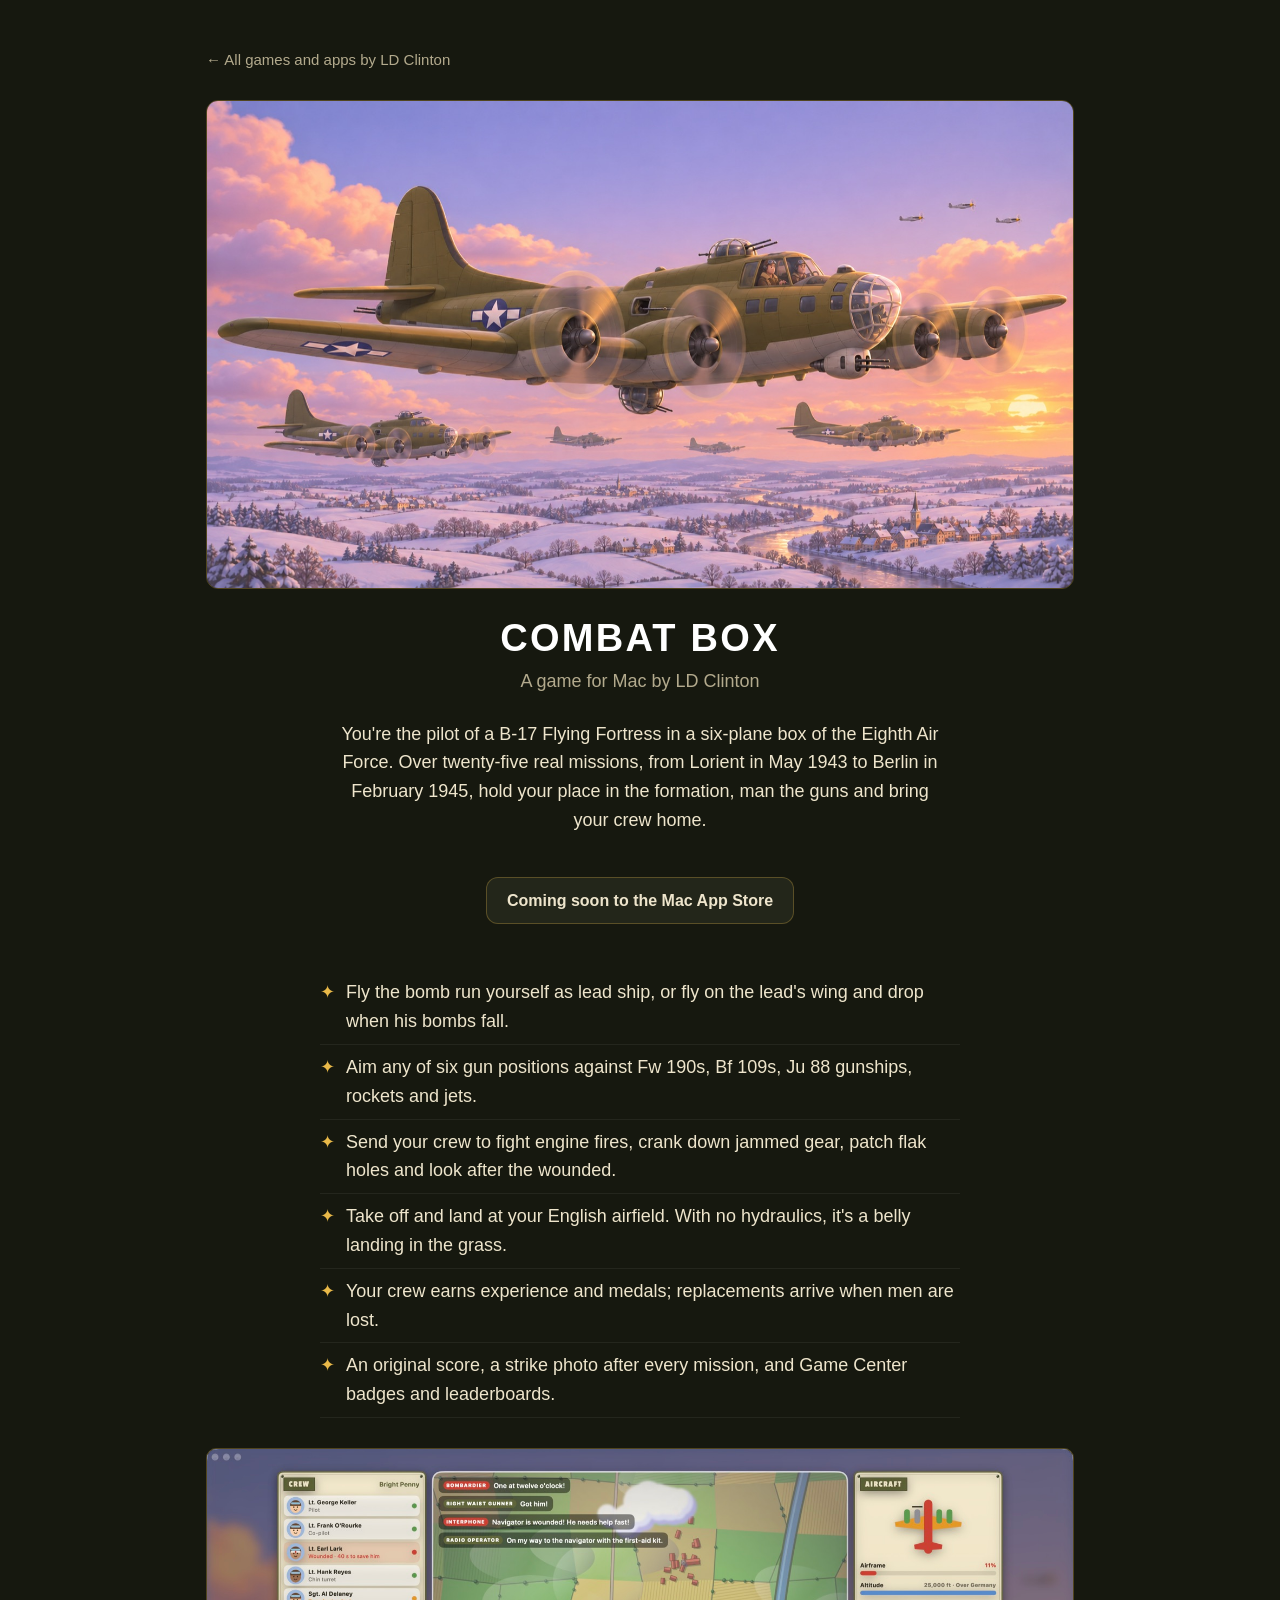
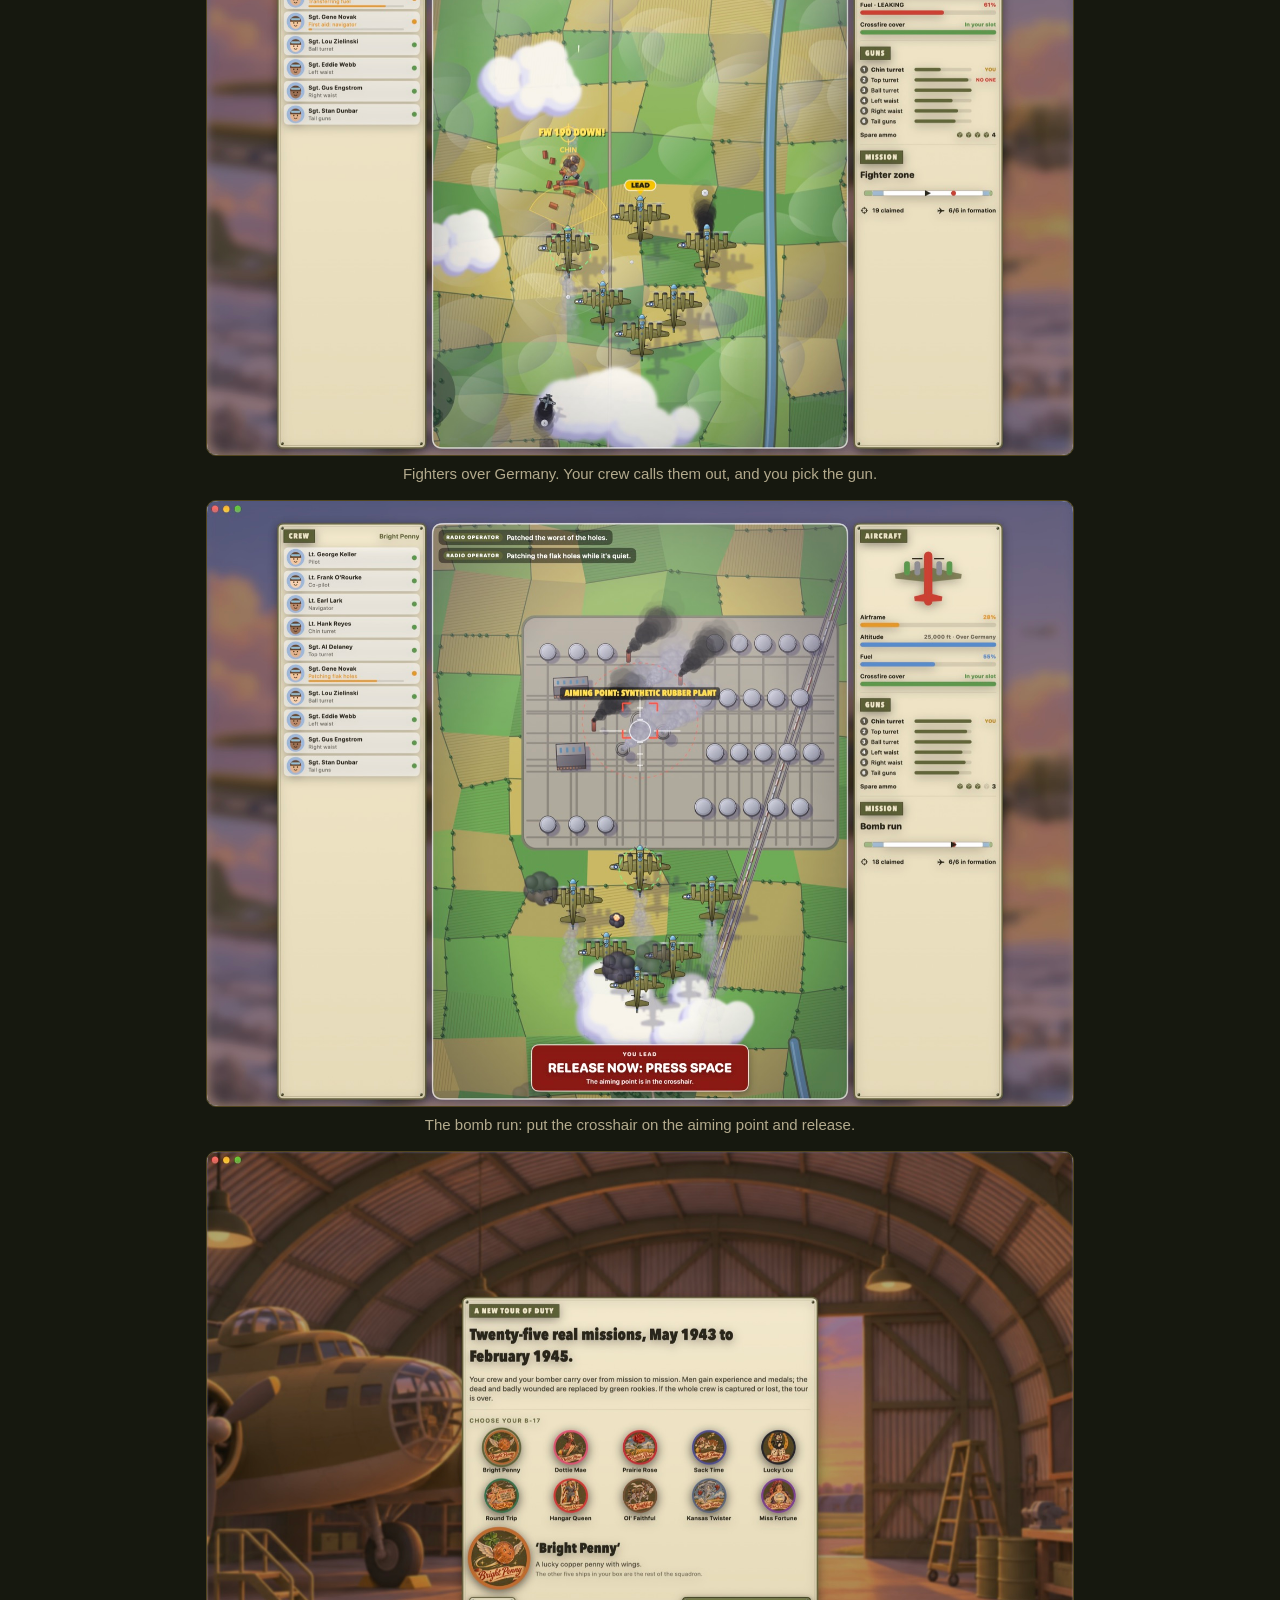
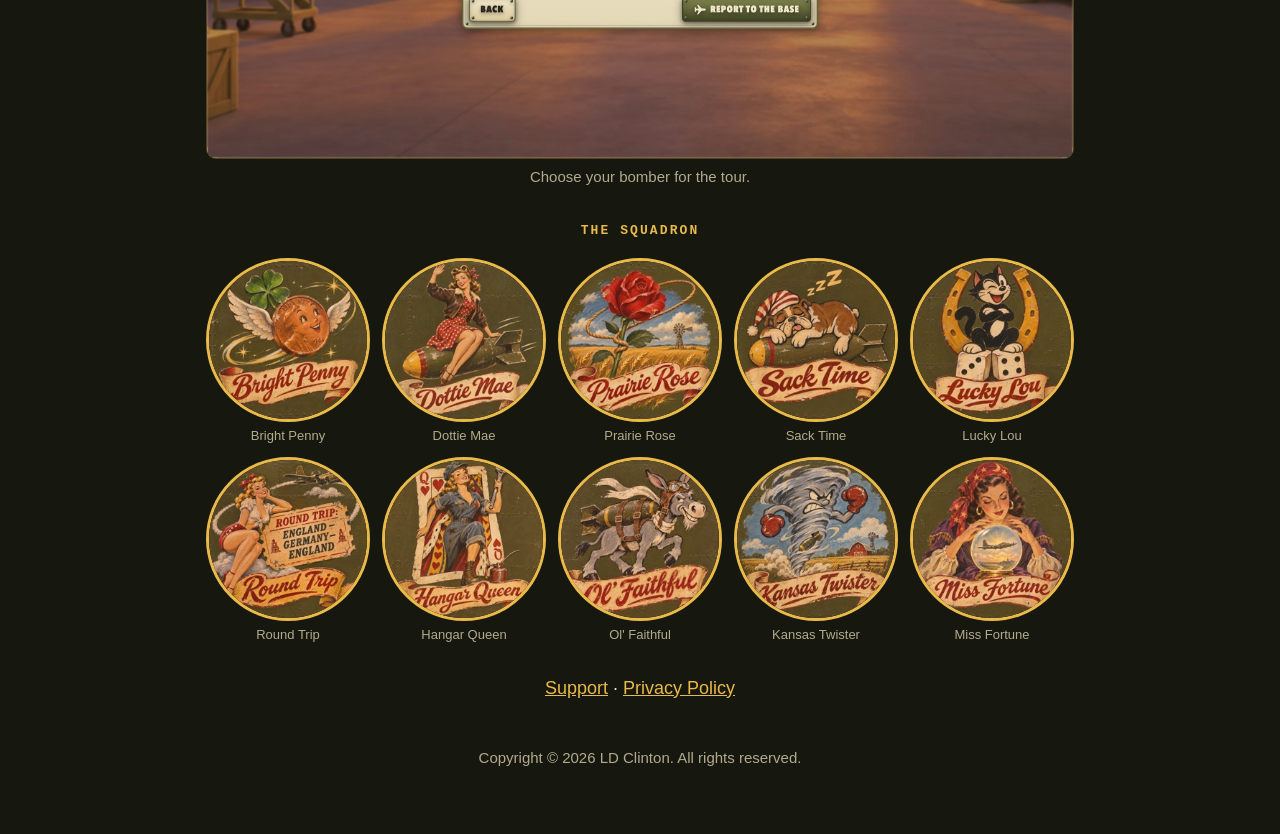
==== index.html @ 714d5989 "Combat Box landing, support and privacy pages" ====
<!doctype html>
<html lang="en">
<head>
<meta charset="utf-8">
<meta name="viewport" content="width=device-width, initial-scale=1">
<title>Combat Box</title>
<meta name="description" content="A B-17 bomber game for Mac. Twenty-five real missions with the Eighth Air Force, May 1943 to February 1945.">
<link rel="stylesheet" href="style.css">
</head>
<body>
<main class="wide">
  <a class="home" href="https://lazlaru.github.io/">← All games and apps by LD Clinton</a>
  <img class="hero" src="img/key-art.jpg" alt="A formation of B-17 bombers above the clouds at sunset" width="1600" height="900">
  <h1>Combat Box</h1>
  <p class="meta">A game for Mac by LD Clinton</p>
  <p class="lede">You're the pilot of a B-17 Flying Fortress in a six-plane box of the Eighth Air Force. Over twenty-five real missions, from Lorient in May 1943 to Berlin in February 1945, hold your place in the formation, man the guns and bring your crew home.</p>
  <p class="soon">Coming soon to the Mac App Store</p>

  <ul class="facts">
    <li>Fly the bomb run yourself as lead ship, or fly on the lead's wing and drop when his bombs fall.</li>
    <li>Aim any of six gun positions against Fw 190s, Bf 109s, Ju 88 gunships, rockets and jets.</li>
    <li>Send your crew to fight engine fires, crank down jammed gear, patch flak holes and look after the wounded.</li>
    <li>Take off and land at your English airfield. With no hydraulics, it's a belly landing in the grass.</li>
    <li>Your crew earns experience and medals; replacements arrive when men are lost.</li>
    <li>An original score, a strike photo after every mission, and Game Center badges and leaderboards.</li>
  </ul>

  <div class="shots">
    <figure><img src="img/1-combat.jpg" alt="The formation under fighter attack over German farmland, with the crew list and the bomber's damage panel on either side" loading="lazy"><figcaption>Fighters over Germany. Your crew calls them out, and you pick the gun.</figcaption></figure>
    <figure><img src="img/2-bomb-run.jpg" alt="The bomb run over a synthetic rubber plant, with the crosshair on the aiming point and a red Release Now banner" loading="lazy"><figcaption>The bomb run: put the crosshair on the aiming point and release.</figcaption></figure>
    <figure><img src="img/3-choose.jpg" alt="Choosing one of ten B-17s, each with its own nose art, in the hangar" loading="lazy"><figcaption>Choose your bomber for the tour.</figcaption></figure>
  </div>

  <h2>The squadron</h2>
  <div class="noseart">
    <figure><img src="img/noseart/noseart-bright-penny.jpg" alt="" loading="lazy"><figcaption>Bright Penny</figcaption></figure>
    <figure><img src="img/noseart/noseart-dottie-mae.jpg" alt="" loading="lazy"><figcaption>Dottie Mae</figcaption></figure>
    <figure><img src="img/noseart/noseart-prairie-rose.jpg" alt="" loading="lazy"><figcaption>Prairie Rose</figcaption></figure>
    <figure><img src="img/noseart/noseart-sack-time.jpg" alt="" loading="lazy"><figcaption>Sack Time</figcaption></figure>
    <figure><img src="img/noseart/noseart-lucky-lou.jpg" alt="" loading="lazy"><figcaption>Lucky Lou</figcaption></figure>
    <figure><img src="img/noseart/noseart-round-trip.jpg" alt="" loading="lazy"><figcaption>Round Trip</figcaption></figure>
    <figure><img src="img/noseart/noseart-hangar-queen.jpg" alt="" loading="lazy"><figcaption>Hangar Queen</figcaption></figure>
    <figure><img src="img/noseart/noseart-ol-faithful.jpg" alt="" loading="lazy"><figcaption>Ol' Faithful</figcaption></figure>
    <figure><img src="img/noseart/noseart-kansas-twister.jpg" alt="" loading="lazy"><figcaption>Kansas Twister</figcaption></figure>
    <figure><img src="img/noseart/noseart-miss-fortune.jpg" alt="" loading="lazy"><figcaption>Miss Fortune</figcaption></figure>
  </div>

  <p><a href="support.html">Support</a> · <a href="privacy.html">Privacy Policy</a></p>
  <footer>Copyright © 2026 LD Clinton. All rights reserved.</footer>
</main>
</body>
</html>
---- style.css ----
:root { color-scheme: dark; --bg: #16180f; --panel: #23261a; --fg: #eee5cc; --muted: #b3aa8d; --accent: #e9b949; --line: rgba(233, 185, 73, .28); }
* { box-sizing: border-box; }
body { margin: 0; background: var(--bg); color: var(--fg); font: 400 18px/1.6 -apple-system, BlinkMacSystemFont, "Helvetica Neue", Arial, sans-serif; }
main { max-width: 680px; margin: 0 auto; padding: 48px max(16px, env(safe-area-inset-right)) 64px max(16px, env(safe-area-inset-left)); }
h1 { font-weight: 800; font-size: 38px; line-height: 1.15; letter-spacing: .06em; text-transform: uppercase; color: #fff; margin: 0 0 6px; }
h2 { font: 700 13px/1.3 ui-monospace, Menlo, monospace; letter-spacing: .16em; text-transform: uppercase; color: var(--accent); margin: 34px 0 6px; }
.meta { color: var(--muted); margin: 0 0 24px; }
a { color: var(--accent); }
kbd { font: 600 13px ui-monospace, Menlo, monospace; border: 1px solid var(--line); border-radius: 5px; padding: 1px 7px; background: rgba(255, 255, 255, .06); white-space: nowrap; }
dt { font-weight: 650; color: #fff; margin-top: 14px; }
dd { margin: 2px 0 0; }
footer { margin-top: 44px; color: var(--muted); font-size: 15px; }
.home { display: block; width: fit-content; margin: 0 0 28px; font-size: 15px; color: var(--muted); text-decoration: none; }
.home:hover, .home:focus-visible { color: var(--accent); text-decoration: underline; }

/* Landing page */
main.wide { max-width: 900px; text-align: center; }
.hero { display: block; width: 100%; height: auto; border-radius: 12px; margin: 0 0 28px; border: 1px solid var(--line); }
p.lede { max-width: 600px; margin: 0 auto 26px; }
.soon { display: inline-block; padding: 10px 20px; border-radius: 12px; border: 1px solid var(--line); background: var(--panel); color: var(--fg); font-weight: 600; font-size: 16px; }
.facts { list-style: none; padding: 0; margin: 30px auto; max-width: 640px; text-align: left; }
.facts li { padding: 8px 0 8px 26px; position: relative; border-bottom: 1px solid rgba(255, 255, 255, .06); }
.facts li::before { content: "✦"; position: absolute; left: 0; color: var(--accent); }
.shots { display: grid; grid-template-columns: 1fr; gap: 14px; margin: 28px 0; }
.shots figure { margin: 0; }
.shots img { width: 100%; height: auto; display: block; border-radius: 10px; border: 1px solid var(--line); }
.shots figcaption { color: var(--muted); font-size: 15px; margin-top: 6px; }
.noseart { display: grid; grid-template-columns: repeat(5, minmax(0, 1fr)); gap: 12px; margin: 18px 0 30px; }
.noseart figure { margin: 0; }
.noseart img { width: 100%; height: auto; aspect-ratio: 1; object-fit: cover; border-radius: 50%; border: 3px solid var(--accent); display: block; }
.noseart figcaption { font-size: 13px; color: var(--muted); margin-top: 6px; line-height: 1.3; }
@media (max-width: 560px) {
  h1 { font-size: 30px; }
  .noseart { grid-template-columns: repeat(3, minmax(0, 1fr)); }
}
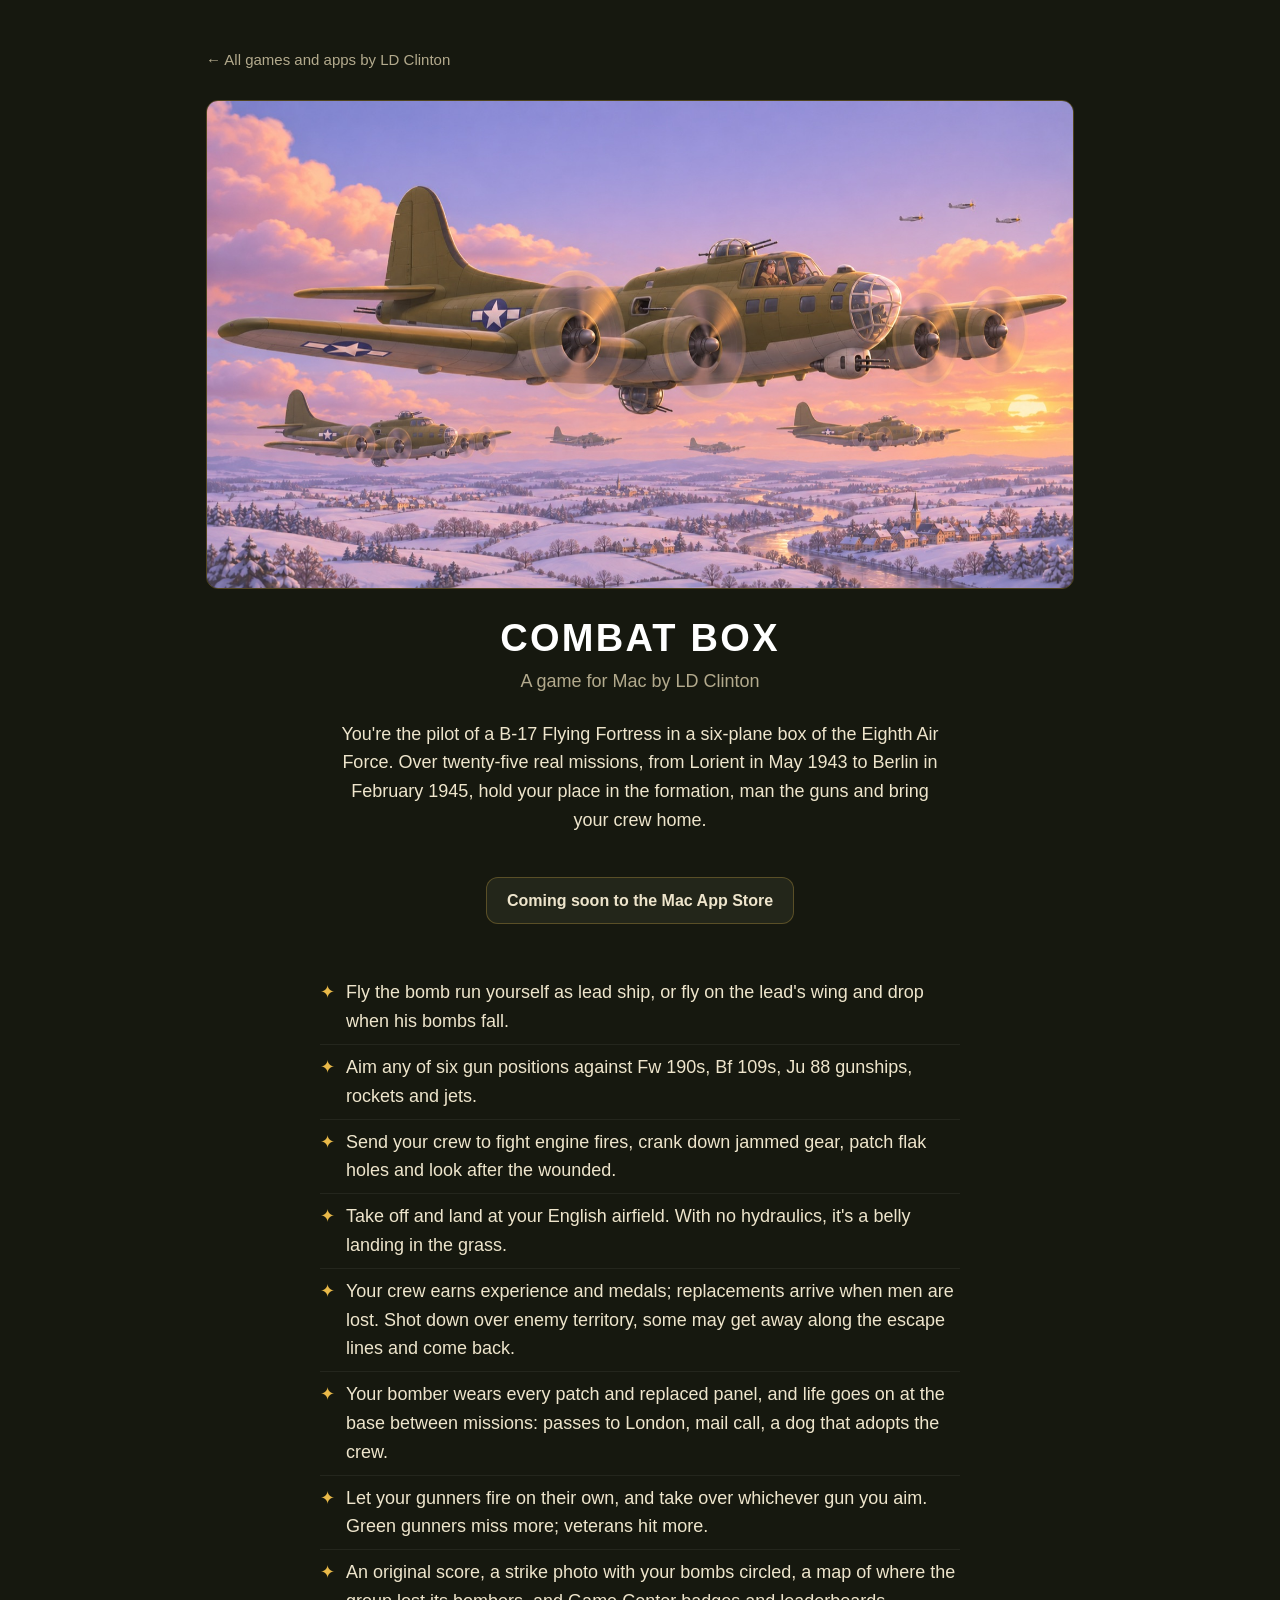
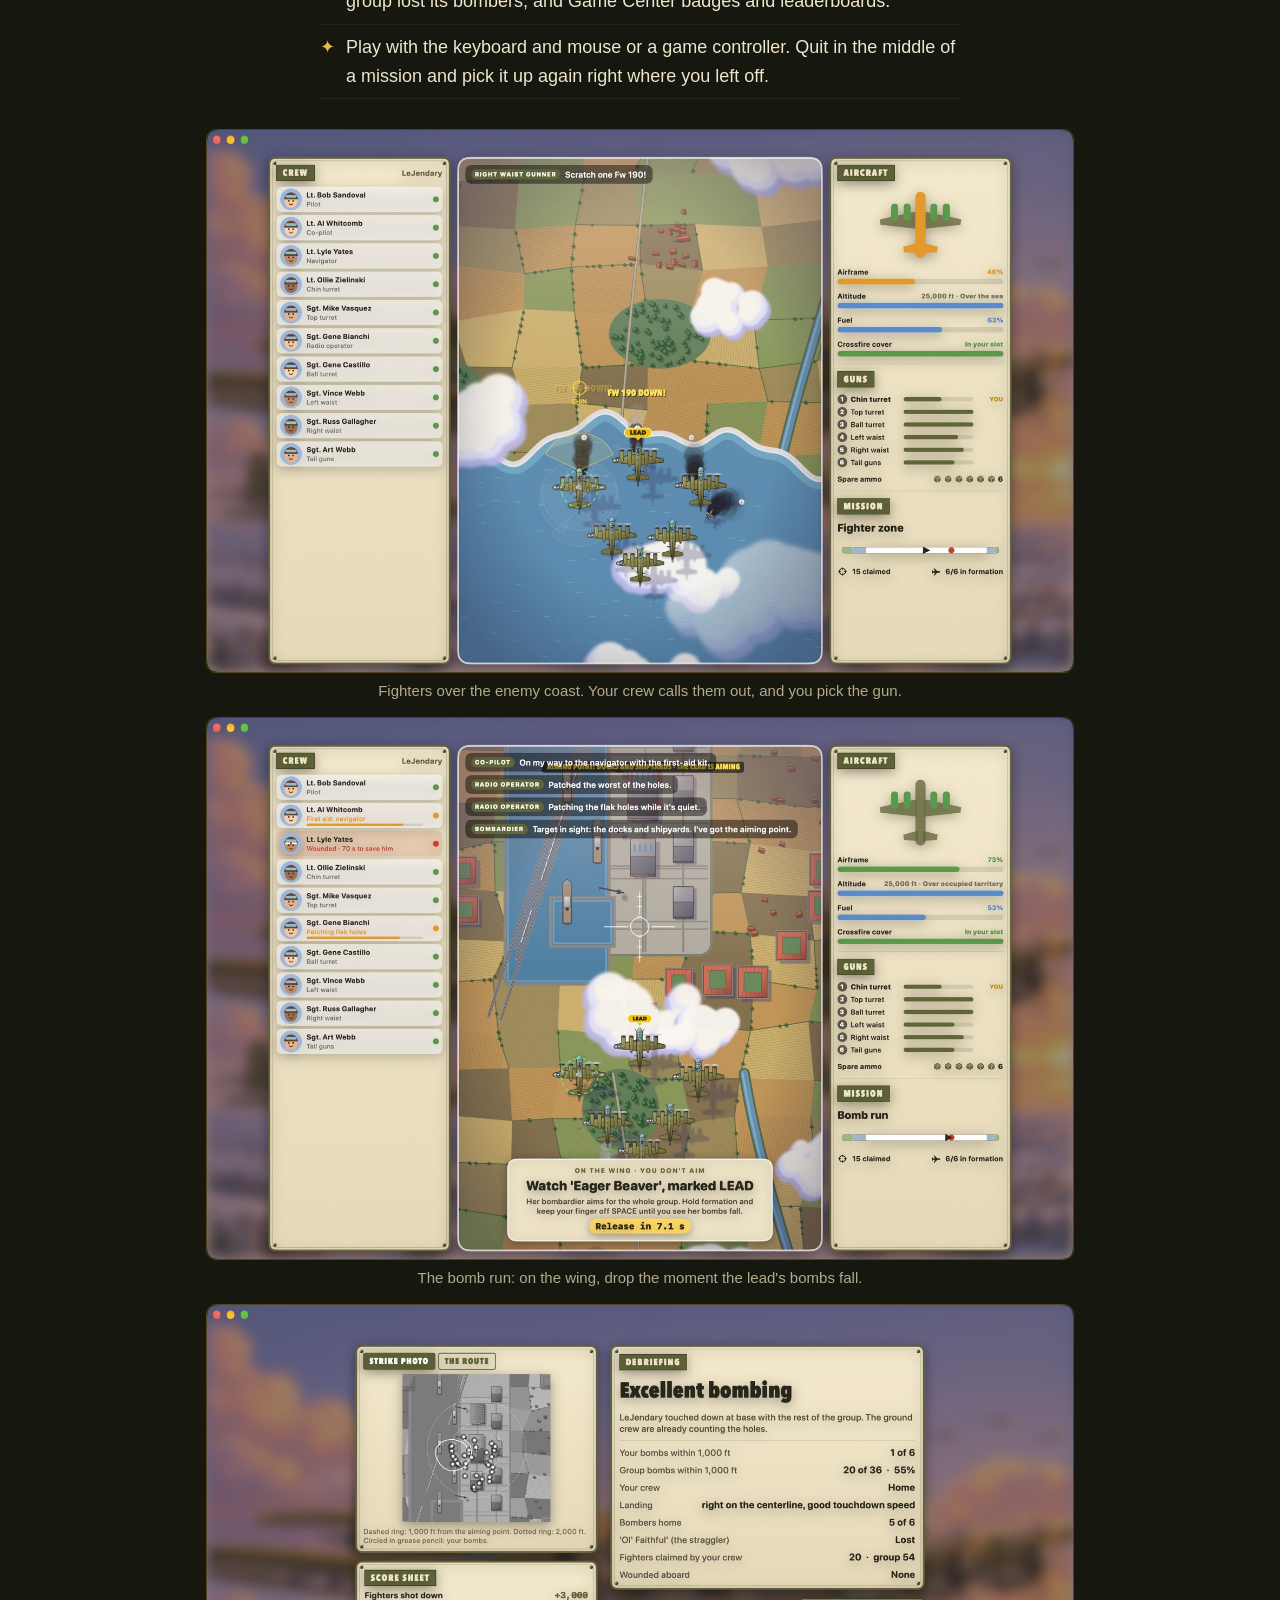
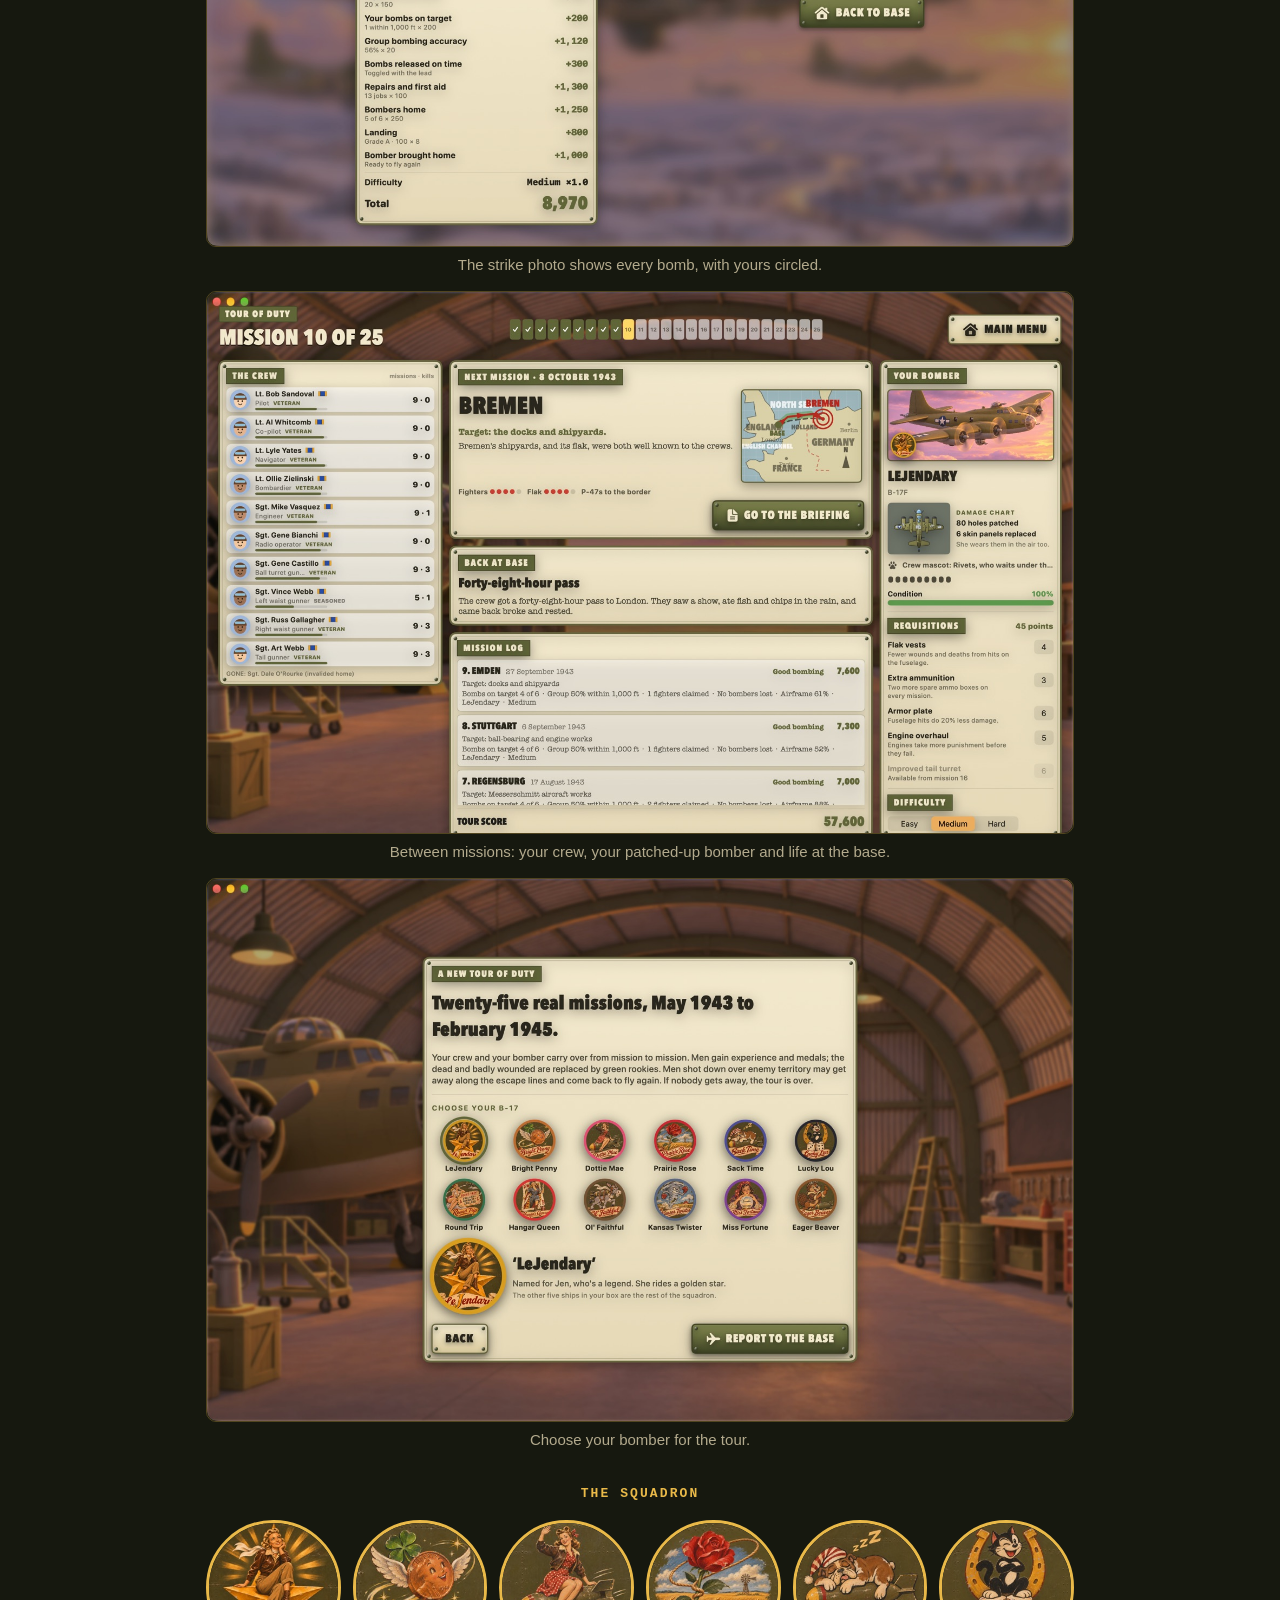
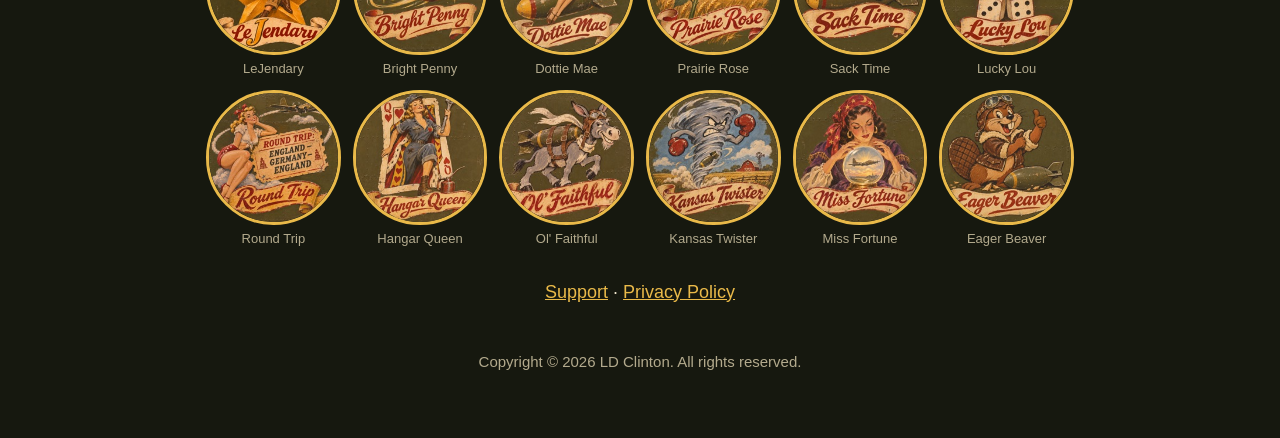
==== commit 11b2245e: "New features, screenshots and the full twelve-bomber squadron Features list adds gunners on their ow" ====
--- a/index.html
+++ b/index.html
@@ -21,18 +21,24 @@
     <li>Aim any of six gun positions against Fw 190s, Bf 109s, Ju 88 gunships, rockets and jets.</li>
     <li>Send your crew to fight engine fires, crank down jammed gear, patch flak holes and look after the wounded.</li>
     <li>Take off and land at your English airfield. With no hydraulics, it's a belly landing in the grass.</li>
-    <li>Your crew earns experience and medals; replacements arrive when men are lost.</li>
-    <li>An original score, a strike photo after every mission, and Game Center badges and leaderboards.</li>
+    <li>Your crew earns experience and medals; replacements arrive when men are lost. Shot down over enemy territory, some may get away along the escape lines and come back.</li>
+    <li>Your bomber wears every patch and replaced panel, and life goes on at the base between missions: passes to London, mail call, a dog that adopts the crew.</li>
+    <li>Let your gunners fire on their own, and take over whichever gun you aim. Green gunners miss more; veterans hit more.</li>
+    <li>An original score, a strike photo with your bombs circled, a map of where the group lost its bombers, and Game Center badges and leaderboards.</li>
+    <li>Play with the keyboard and mouse or a game controller. Quit in the middle of a mission and pick it up again right where you left off.</li>
   </ul>
 
   <div class="shots">
-    <figure><img src="img/1-combat.jpg" alt="The formation under fighter attack over German farmland, with the crew list and the bomber's damage panel on either side" loading="lazy"><figcaption>Fighters over Germany. Your crew calls them out, and you pick the gun.</figcaption></figure>
-    <figure><img src="img/2-bomb-run.jpg" alt="The bomb run over a synthetic rubber plant, with the crosshair on the aiming point and a red Release Now banner" loading="lazy"><figcaption>The bomb run: put the crosshair on the aiming point and release.</figcaption></figure>
-    <figure><img src="img/3-choose.jpg" alt="Choosing one of ten B-17s, each with its own nose art, in the hangar" loading="lazy"><figcaption>Choose your bomber for the tour.</figcaption></figure>
+    <figure><img src="img/1-combat.jpg" alt="The formation crossing the enemy coast as a shot-down Fw 190 trails smoke, with the crew list and the bomber's damage panel on either side" loading="lazy"><figcaption>Fighters over the enemy coast. Your crew calls them out, and you pick the gun.</figcaption></figure>
+    <figure><img src="img/2-bomb-run.jpg" alt="The bomb run over the Bremen docks on the lead's wing, with a wounded navigator and the crew patching flak holes" loading="lazy"><figcaption>The bomb run: on the wing, drop the moment the lead's bombs fall.</figcaption></figure>
+    <figure><img src="img/4-strike-photo.jpg" alt="The debriefing with a black-and-white strike photo of the target, your bombs circled in grease pencil, and the score sheet" loading="lazy"><figcaption>The strike photo shows every bomb, with yours circled.</figcaption></figure>
+    <figure><img src="img/5-hangar.jpg" alt="The hangar between missions: the crew roster, the next mission, a forty-eight-hour pass to London, and the bomber's damage chart" loading="lazy"><figcaption>Between missions: your crew, your patched-up bomber and life at the base.</figcaption></figure>
+    <figure><img src="img/3-choose.jpg" alt="Choosing one of twelve B-17s, each with its own nose art, in the hangar" loading="lazy"><figcaption>Choose your bomber for the tour.</figcaption></figure>
   </div>
 
   <h2>The squadron</h2>
   <div class="noseart">
+    <figure><img src="img/noseart/noseart-lejendary.jpg" alt="" loading="lazy"><figcaption>LeJendary</figcaption></figure>
     <figure><img src="img/noseart/noseart-bright-penny.jpg" alt="" loading="lazy"><figcaption>Bright Penny</figcaption></figure>
     <figure><img src="img/noseart/noseart-dottie-mae.jpg" alt="" loading="lazy"><figcaption>Dottie Mae</figcaption></figure>
     <figure><img src="img/noseart/noseart-prairie-rose.jpg" alt="" loading="lazy"><figcaption>Prairie Rose</figcaption></figure>
@@ -43,6 +49,7 @@
     <figure><img src="img/noseart/noseart-ol-faithful.jpg" alt="" loading="lazy"><figcaption>Ol' Faithful</figcaption></figure>
     <figure><img src="img/noseart/noseart-kansas-twister.jpg" alt="" loading="lazy"><figcaption>Kansas Twister</figcaption></figure>
     <figure><img src="img/noseart/noseart-miss-fortune.jpg" alt="" loading="lazy"><figcaption>Miss Fortune</figcaption></figure>
+    <figure><img src="img/noseart/noseart-eager-beaver.jpg" alt="" loading="lazy"><figcaption>Eager Beaver</figcaption></figure>
   </div>
 
   <p><a href="support.html">Support</a> · <a href="privacy.html">Privacy Policy</a></p>
--- a/style.css
+++ b/style.css
@@ -25,7 +25,7 @@
 .shots figure { margin: 0; }
 .shots img { width: 100%; height: auto; display: block; border-radius: 10px; border: 1px solid var(--line); }
 .shots figcaption { color: var(--muted); font-size: 15px; margin-top: 6px; }
-.noseart { display: grid; grid-template-columns: repeat(5, minmax(0, 1fr)); gap: 12px; margin: 18px 0 30px; }
+.noseart { display: grid; grid-template-columns: repeat(6, minmax(0, 1fr)); gap: 12px; margin: 18px 0 30px; }
 .noseart figure { margin: 0; }
 .noseart img { width: 100%; height: auto; aspect-ratio: 1; object-fit: cover; border-radius: 50%; border: 3px solid var(--accent); display: block; }
 .noseart figcaption { font-size: 13px; color: var(--muted); margin-top: 6px; line-height: 1.3; }
